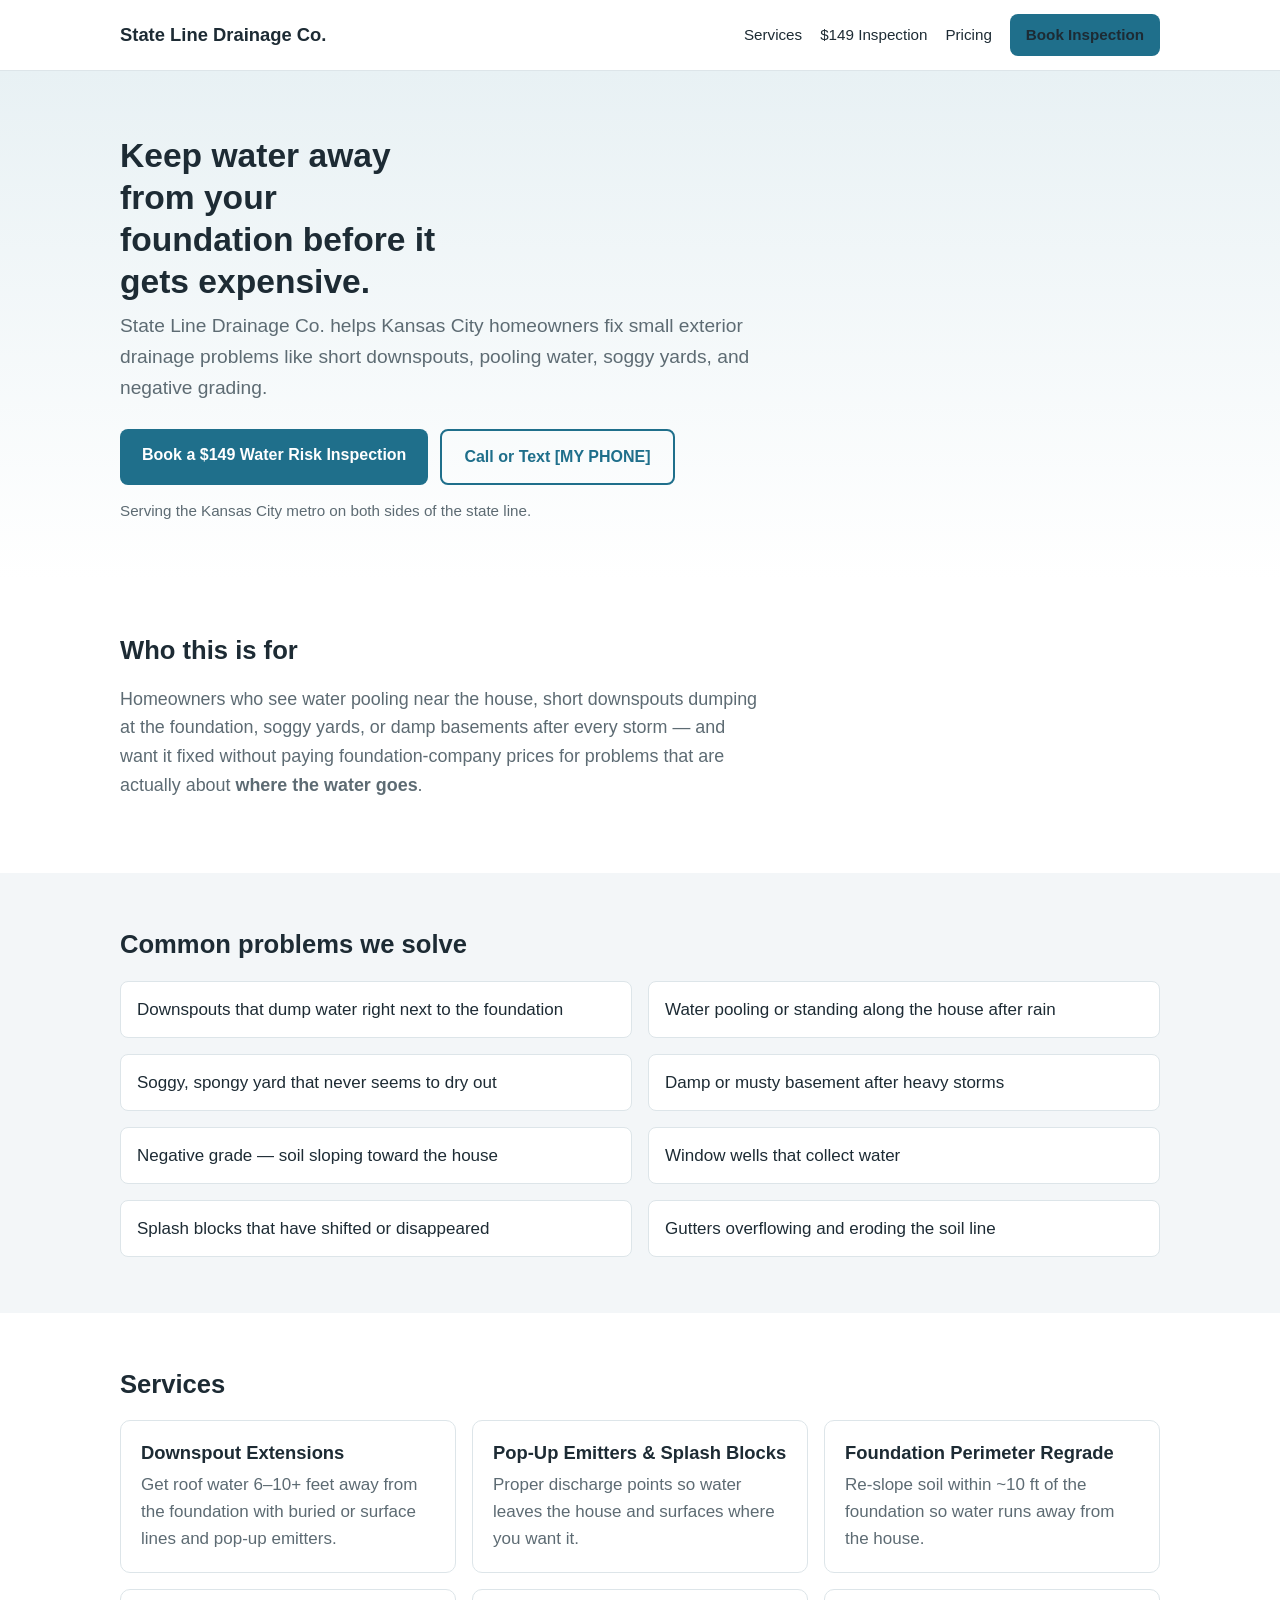
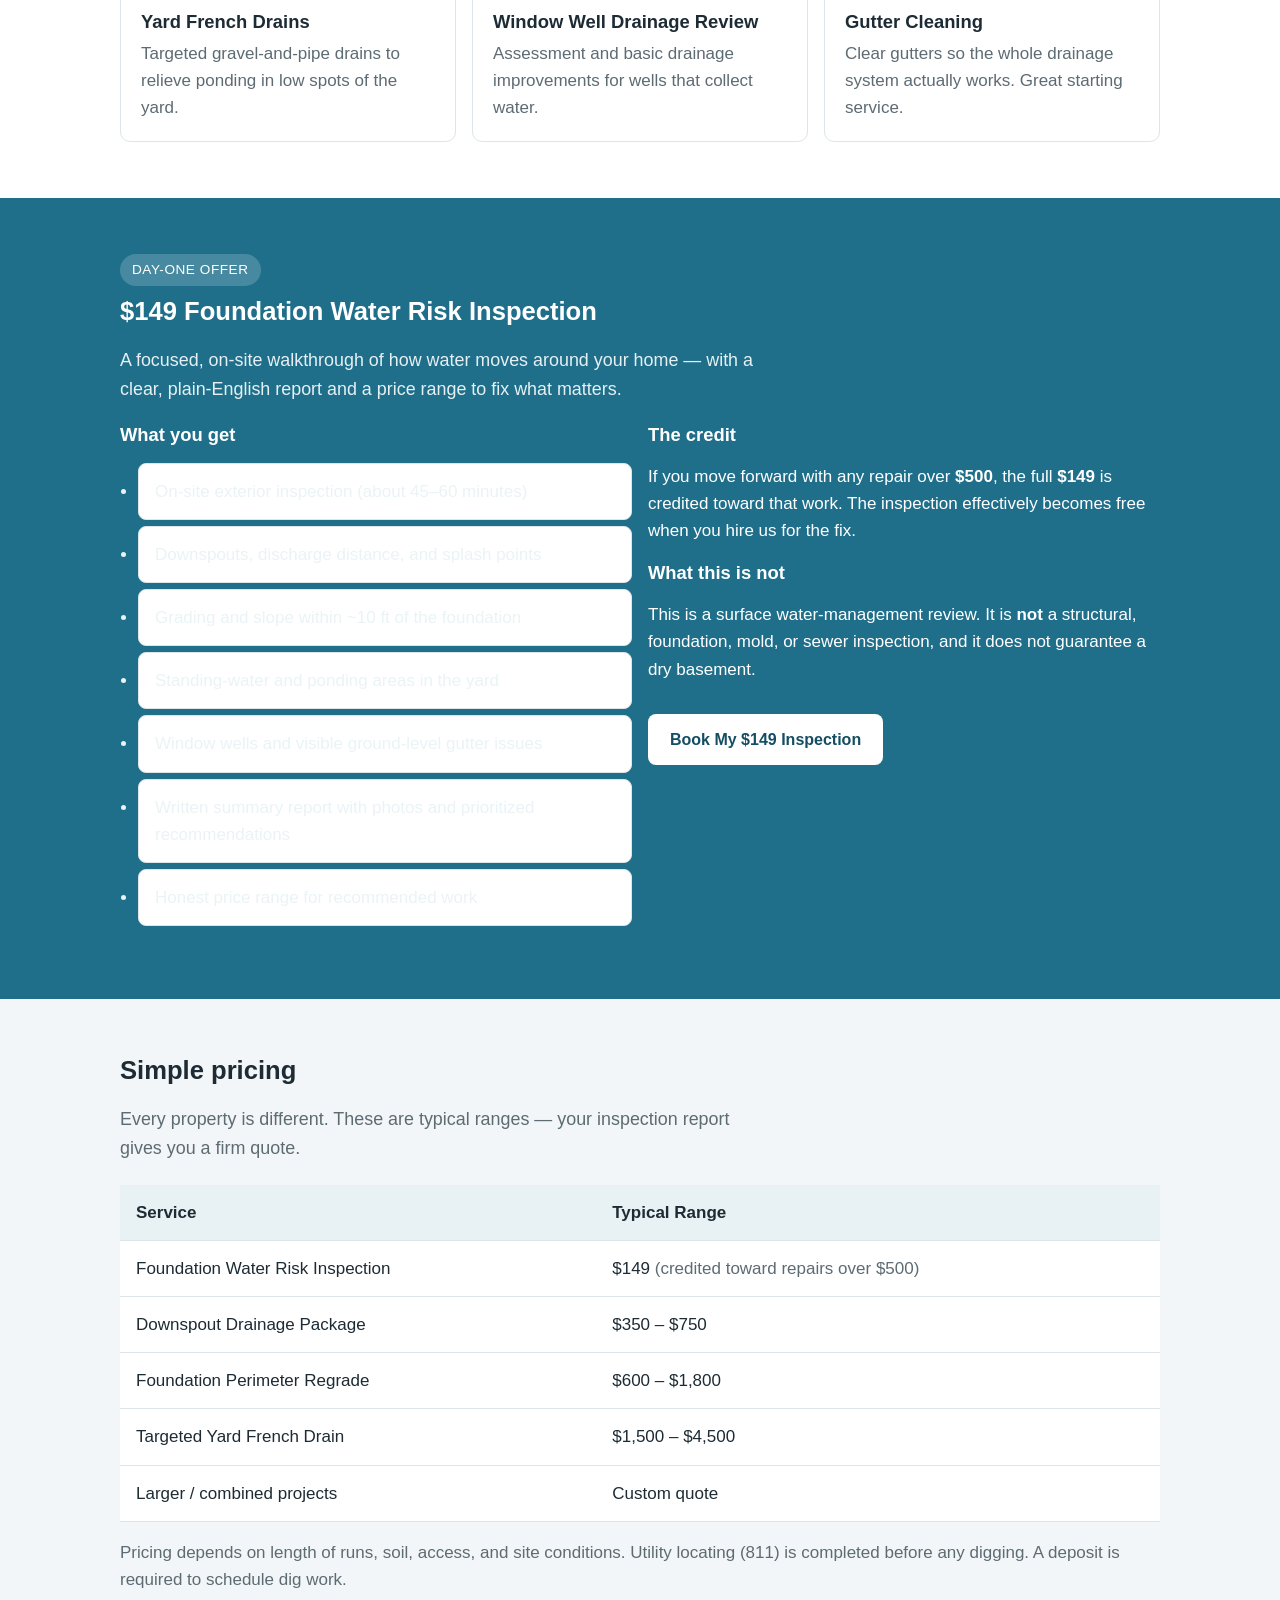
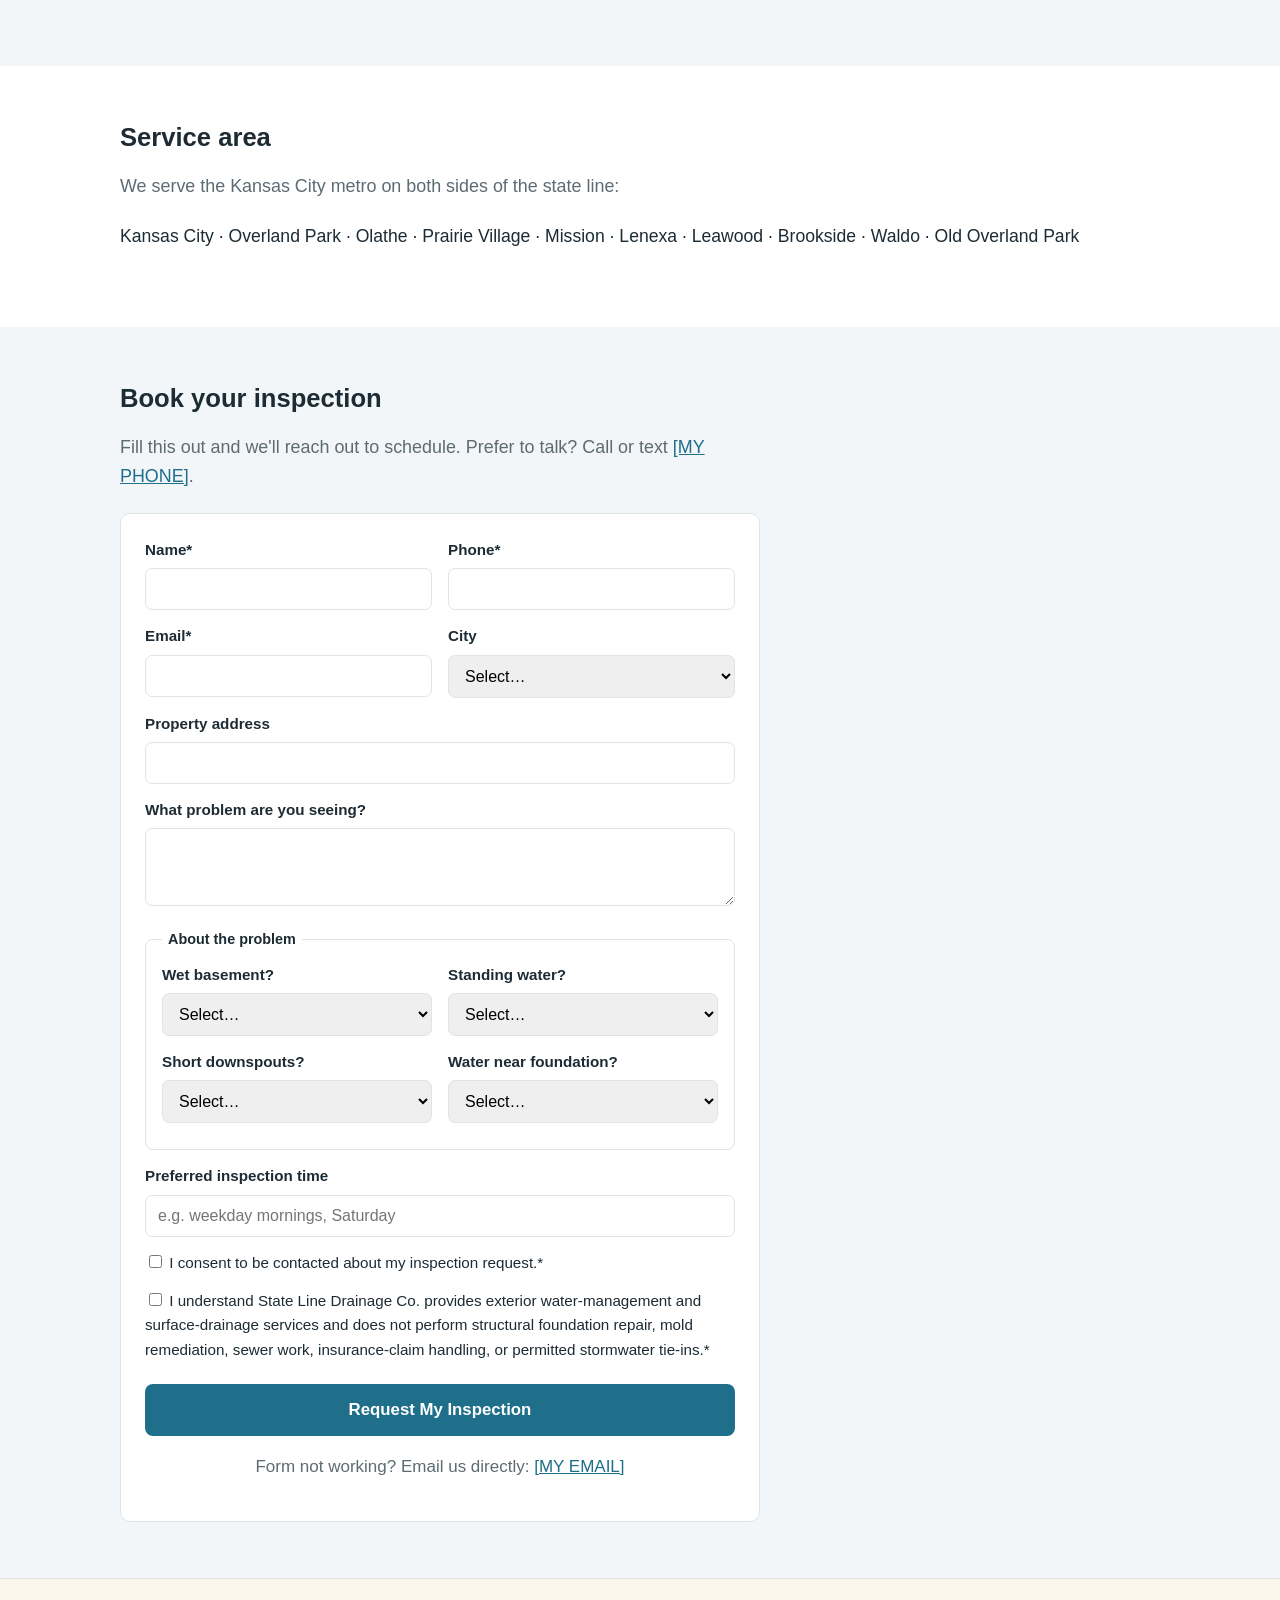
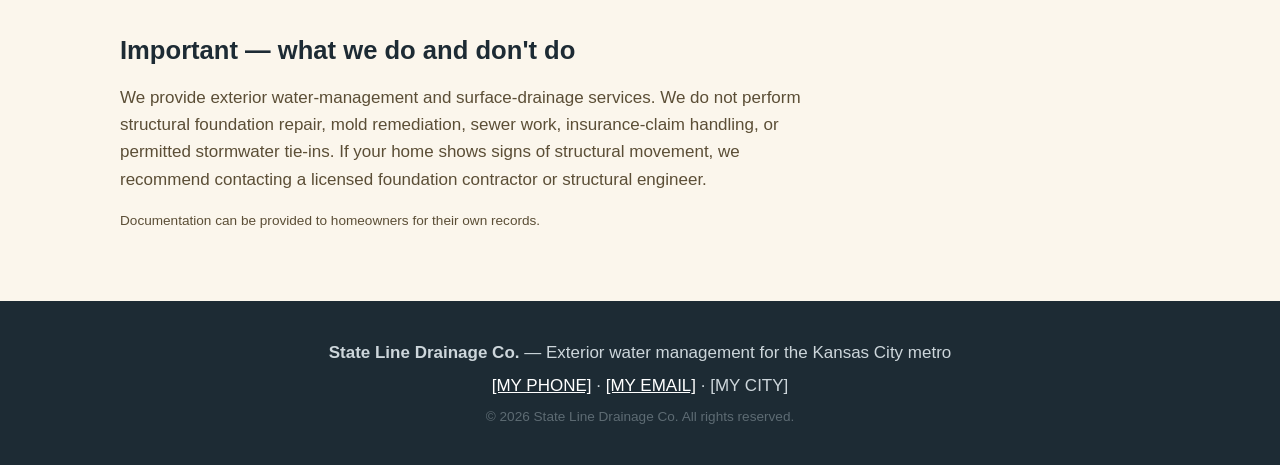
==== index.html @ e82e9845 "Initial State Line Drainage launch site Static one-page lead site for KC exterior water-management b" ====
<!DOCTYPE html>
<html lang="en">
<head>
  <meta charset="UTF-8" />
  <meta name="viewport" content="width=device-width, initial-scale=1" />
  <title>State Line Drainage Co. — Exterior Water Management in Kansas City</title>
  <meta name="description" content="We help Kansas City homeowners move water away from their foundation — downspout extensions, regrading, French drains, and water-risk inspections. Not foundation repair." />
  <link rel="stylesheet" href="style.css" />
</head>
<body>

  <header class="site-header">
    <div class="container header-inner">
      <a href="#top" class="brand">State Line Drainage Co.</a>
      <nav class="nav">
        <a href="#services">Services</a>
        <a href="#offer">$149 Inspection</a>
        <a href="#pricing">Pricing</a>
        <a href="#contact" class="btn btn-small">Book Inspection</a>
      </nav>
    </div>
  </header>

  <!-- HERO -->
  <section id="top" class="hero">
    <div class="container">
      <h1>Keep water away from your foundation before it gets expensive.</h1>
      <p class="subhead">
        State Line Drainage Co. helps Kansas City homeowners fix small exterior drainage
        problems like short downspouts, pooling water, soggy yards, and negative grading.
      </p>
      <div class="hero-cta">
        <a href="#contact" class="btn">Book a $149 Water Risk Inspection</a>
        <a href="tel:[MY PHONE]" class="btn btn-ghost">Call or Text [MY PHONE]</a>
      </div>
      <p class="hero-note">Serving the Kansas City metro on both sides of the state line.</p>
    </div>
  </section>

  <!-- WHO IT'S FOR -->
  <section class="section" id="who">
    <div class="container">
      <h2>Who this is for</h2>
      <p class="lead">
        Homeowners who see water pooling near the house, short downspouts dumping at the
        foundation, soggy yards, or damp basements after every storm — and want it fixed
        without paying foundation-company prices for problems that are actually about
        <strong>where the water goes</strong>.
      </p>
    </div>
  </section>

  <!-- PROBLEMS -->
  <section class="section section-alt" id="problems">
    <div class="container">
      <h2>Common problems we solve</h2>
      <ul class="grid grid-2">
        <li>Downspouts that dump water right next to the foundation</li>
        <li>Water pooling or standing along the house after rain</li>
        <li>Soggy, spongy yard that never seems to dry out</li>
        <li>Damp or musty basement after heavy storms</li>
        <li>Negative grade — soil sloping toward the house</li>
        <li>Window wells that collect water</li>
        <li>Splash blocks that have shifted or disappeared</li>
        <li>Gutters overflowing and eroding the soil line</li>
      </ul>
    </div>
  </section>

  <!-- SERVICES -->
  <section class="section" id="services">
    <div class="container">
      <h2>Services</h2>
      <div class="grid grid-3">
        <div class="card">
          <h3>Downspout Extensions</h3>
          <p>Get roof water 6–10+ feet away from the foundation with buried or surface lines and pop-up emitters.</p>
        </div>
        <div class="card">
          <h3>Pop-Up Emitters &amp; Splash Blocks</h3>
          <p>Proper discharge points so water leaves the house and surfaces where you want it.</p>
        </div>
        <div class="card">
          <h3>Foundation Perimeter Regrade</h3>
          <p>Re-slope soil within ~10 ft of the foundation so water runs away from the house.</p>
        </div>
        <div class="card">
          <h3>Yard French Drains</h3>
          <p>Targeted gravel-and-pipe drains to relieve ponding in low spots of the yard.</p>
        </div>
        <div class="card">
          <h3>Window Well Drainage Review</h3>
          <p>Assessment and basic drainage improvements for wells that collect water.</p>
        </div>
        <div class="card">
          <h3>Gutter Cleaning</h3>
          <p>Clear gutters so the whole drainage system actually works. Great starting service.</p>
        </div>
      </div>
    </div>
  </section>

  <!-- OFFER -->
  <section class="section section-offer" id="offer">
    <div class="container">
      <span class="badge">Day-One Offer</span>
      <h2>$149 Foundation Water Risk Inspection</h2>
      <p class="lead">
        A focused, on-site walkthrough of how water moves around your home — with a clear,
        plain-English report and a price range to fix what matters.
      </p>
      <div class="grid grid-2">
        <div>
          <h3>What you get</h3>
          <ul class="list">
            <li>On-site exterior inspection (about 45–60 minutes)</li>
            <li>Downspouts, discharge distance, and splash points</li>
            <li>Grading and slope within ~10 ft of the foundation</li>
            <li>Standing-water and ponding areas in the yard</li>
            <li>Window wells and visible ground-level gutter issues</li>
            <li>Written summary report with photos and prioritized recommendations</li>
            <li>Honest price range for recommended work</li>
          </ul>
        </div>
        <div>
          <h3>The credit</h3>
          <p>
            If you move forward with any repair over <strong>$500</strong>, the full
            <strong>$149</strong> is credited toward that work. The inspection effectively
            becomes free when you hire us for the fix.
          </p>
          <h3>What this is not</h3>
          <p>
            This is a surface water-management review. It is <strong>not</strong> a structural,
            foundation, mold, or sewer inspection, and it does not guarantee a dry basement.
          </p>
          <a href="#contact" class="btn">Book My $149 Inspection</a>
        </div>
      </div>
    </div>
  </section>

  <!-- PRICING -->
  <section class="section section-alt" id="pricing">
    <div class="container">
      <h2>Simple pricing</h2>
      <p class="lead">Every property is different. These are typical ranges — your inspection report gives you a firm quote.</p>
      <table class="pricing">
        <thead>
          <tr><th>Service</th><th>Typical Range</th></tr>
        </thead>
        <tbody>
          <tr><td>Foundation Water Risk Inspection</td><td>$149 <span class="muted">(credited toward repairs over $500)</span></td></tr>
          <tr><td>Downspout Drainage Package</td><td>$350 – $750</td></tr>
          <tr><td>Foundation Perimeter Regrade</td><td>$600 – $1,800</td></tr>
          <tr><td>Targeted Yard French Drain</td><td>$1,500 – $4,500</td></tr>
          <tr><td>Larger / combined projects</td><td>Custom quote</td></tr>
        </tbody>
      </table>
      <p class="muted">
        Pricing depends on length of runs, soil, access, and site conditions. Utility locating
        (811) is completed before any digging. A deposit is required to schedule dig work.
      </p>
    </div>
  </section>

  <!-- SERVICE AREA -->
  <section class="section" id="area">
    <div class="container">
      <h2>Service area</h2>
      <p class="lead">We serve the Kansas City metro on both sides of the state line:</p>
      <p class="area-list">
        Kansas City &middot; Overland Park &middot; Olathe &middot; Prairie Village &middot;
        Mission &middot; Lenexa &middot; Leawood &middot; Brookside &middot; Waldo &middot; Old Overland Park
      </p>
    </div>
  </section>

  <!-- CONTACT -->
  <section class="section section-alt" id="contact">
    <div class="container">
      <h2>Book your inspection</h2>
      <p class="lead">Fill this out and we'll reach out to schedule. Prefer to talk? Call or text <a href="tel:[MY PHONE]">[MY PHONE]</a>.</p>

      <form name="drainage-lead" method="POST" action="/thanks.html" data-netlify="true" netlify-honeypot="bot-field" class="form" id="leadForm">
        <input type="hidden" name="form-name" value="drainage-lead" />
        <p class="hidden"><label>Don't fill this out: <input name="bot-field" /></label></p>

        <div class="form-row">
          <label>Name*
            <input type="text" name="name" required />
          </label>
          <label>Phone*
            <input type="tel" name="phone" required />
          </label>
        </div>

        <div class="form-row">
          <label>Email*
            <input type="email" name="email" required />
          </label>
          <label>City
            <select name="city">
              <option value="">Select…</option>
              <option>Kansas City</option>
              <option>Overland Park</option>
              <option>Olathe</option>
              <option>Prairie Village</option>
              <option>Mission</option>
              <option>Lenexa</option>
              <option>Leawood</option>
              <option>Brookside</option>
              <option>Waldo</option>
              <option>Old Overland Park</option>
              <option>Other</option>
            </select>
          </label>
        </div>

        <label>Property address
          <input type="text" name="address" />
        </label>

        <label>What problem are you seeing?
          <textarea name="problem" rows="3"></textarea>
        </label>

        <fieldset>
          <legend>About the problem</legend>
          <div class="form-row">
            <label>Wet basement?
              <select name="wet_basement">
                <option value="">Select…</option>
                <option>Yes</option>
                <option>No</option>
                <option>Not sure</option>
              </select>
            </label>
            <label>Standing water?
              <select name="standing_water">
                <option value="">Select…</option>
                <option>Yes</option>
                <option>No</option>
                <option>Not sure</option>
              </select>
            </label>
          </div>
          <div class="form-row">
            <label>Short downspouts?
              <select name="short_downspouts">
                <option value="">Select…</option>
                <option>Yes</option>
                <option>No</option>
                <option>Not sure</option>
              </select>
            </label>
            <label>Water near foundation?
              <select name="water_near_foundation">
                <option value="">Select…</option>
                <option>Yes</option>
                <option>No</option>
                <option>Not sure</option>
              </select>
            </label>
          </div>
        </fieldset>

        <label>Preferred inspection time
          <input type="text" name="preferred_time" placeholder="e.g. weekday mornings, Saturday" />
        </label>

        <label class="check">
          <input type="checkbox" name="consent" value="yes" required />
          I consent to be contacted about my inspection request.*
        </label>

        <label class="check">
          <input type="checkbox" name="disclaimer_ack" value="yes" required />
          I understand State Line Drainage Co. provides exterior water-management and
          surface-drainage services and does not perform structural foundation repair, mold
          remediation, sewer work, insurance-claim handling, or permitted stormwater tie-ins.*
        </label>

        <button type="submit" class="btn btn-full">Request My Inspection</button>
        <p class="muted center">
          Form not working? Email us directly:
          <a href="mailto:[MY EMAIL]?subject=Inspection%20Request%20-%20State%20Line%20Drainage">[MY EMAIL]</a>
        </p>
      </form>
    </div>
  </section>

  <!-- DISCLAIMER -->
  <section class="section disclaimer">
    <div class="container">
      <h2>Important — what we do and don't do</h2>
      <p>
        We provide exterior water-management and surface-drainage services. We do not perform
        structural foundation repair, mold remediation, sewer work, insurance-claim handling,
        or permitted stormwater tie-ins. If your home shows signs of structural movement, we
        recommend contacting a licensed foundation contractor or structural engineer.
      </p>
      <p class="muted small">
        Documentation can be provided to homeowners for their own records.
      </p>
    </div>
  </section>

  <footer class="site-footer">
    <div class="container">
      <p><strong>State Line Drainage Co.</strong> — Exterior water management for the Kansas City metro</p>
      <p>
        <a href="tel:[MY PHONE]">[MY PHONE]</a> &middot;
        <a href="mailto:[MY EMAIL]">[MY EMAIL]</a> &middot;
        [MY CITY]
      </p>
      <p class="muted small">&copy; <span id="year"></span> State Line Drainage Co. All rights reserved.</p>
    </div>
  </footer>

  <a href="tel:[MY PHONE]" class="mobile-call">Call Now</a>

  <script src="script.js"></script>
</body>
</html>
---- style.css ----
:root {
  --bg: #ffffff;
  --bg-alt: #f3f6f8;
  --ink: #1d2b34;
  --muted: #5d6b73;
  --brand: #1f6f8b;
  --brand-dark: #154e63;
  --accent: #e8f1f4;
  --line: #dde5e9;
  --max: 1080px;
}

* { box-sizing: border-box; }

body {
  margin: 0;
  font-family: -apple-system, BlinkMacSystemFont, "Segoe UI", Roboto, Helvetica, Arial, sans-serif;
  color: var(--ink);
  background: var(--bg);
  line-height: 1.6;
  font-size: 17px;
}

.container { width: 100%; max-width: var(--max); margin: 0 auto; padding: 0 20px; }

h1, h2, h3 { line-height: 1.25; color: var(--ink); }
h1 { font-size: 2.1rem; margin: 0 0 .5rem; }
h2 { font-size: 1.6rem; margin: 0 0 1rem; }
h3 { font-size: 1.15rem; margin: 0 0 .4rem; }

a { color: var(--brand); }

/* Header */
.site-header {
  position: sticky; top: 0; z-index: 50;
  background: rgba(255,255,255,.96);
  border-bottom: 1px solid var(--line);
  backdrop-filter: saturate(180%) blur(6px);
}
.header-inner { display: flex; align-items: center; justify-content: space-between; padding: 14px 20px; }
.brand { font-weight: 700; font-size: 1.15rem; text-decoration: none; color: var(--ink); }
.nav { display: flex; align-items: center; gap: 18px; }
.nav a { text-decoration: none; color: var(--ink); font-size: .95rem; }
.nav a:hover { color: var(--brand); }

/* Buttons */
.btn {
  display: inline-block; background: var(--brand); color: #fff;
  padding: 13px 22px; border-radius: 8px; text-decoration: none;
  font-weight: 600; border: none; cursor: pointer; font-size: 1rem;
}
.btn:hover { background: var(--brand-dark); }
.btn-small { padding: 9px 16px; font-size: .9rem; }
.btn-ghost { background: transparent; color: var(--brand); border: 2px solid var(--brand); }
.btn-ghost:hover { background: var(--accent); color: var(--brand-dark); }
.btn-full { width: 100%; padding: 16px; font-size: 1.05rem; margin-top: 8px; }

/* Hero */
.hero { background: linear-gradient(180deg, var(--accent), #fff); padding: 64px 0 56px; }
.hero h1 { max-width: 18ch; }
.subhead { font-size: 1.2rem; color: var(--muted); max-width: 60ch; margin: 0 0 1.6rem; }
.hero-cta { display: flex; flex-wrap: wrap; gap: 12px; margin-bottom: 14px; }
.hero-note { color: var(--muted); font-size: .95rem; margin: 0; }

/* Sections */
.section { padding: 56px 0; }
.section-alt { background: var(--bg-alt); }
.lead { font-size: 1.12rem; color: var(--muted); max-width: 65ch; }

/* Grids */
.grid { list-style: none; padding: 0; margin: 1.2rem 0 0; display: grid; gap: 16px; }
.grid-2 { grid-template-columns: repeat(2, 1fr); }
.grid-3 { grid-template-columns: repeat(3, 1fr); }
.grid li { background: #fff; border: 1px solid var(--line); border-radius: 8px; padding: 14px 16px; }
.section-alt .grid li { background: #fff; }

.card { background: #fff; border: 1px solid var(--line); border-radius: 10px; padding: 20px; }
.card p { color: var(--muted); margin: 0; }

/* Offer */
.section-offer { background: var(--brand); color: #fff; }
.section-offer h2, .section-offer h3 { color: #fff; }
.section-offer .lead { color: #e6f0f3; }
.section-offer .list { color: #eaf3f5; }
.section-offer .btn { background: #fff; color: var(--brand-dark); margin-top: 14px; }
.section-offer .btn:hover { background: #eaf3f5; }
.badge {
  display: inline-block; background: rgba(255,255,255,.18); color: #fff;
  padding: 5px 12px; border-radius: 999px; font-size: .85rem;
  letter-spacing: .04em; text-transform: uppercase; margin-bottom: 10px;
}
.list { padding-left: 18px; }
.list li { margin-bottom: 6px; }

/* Pricing */
.pricing { width: 100%; border-collapse: collapse; margin: 1.4rem 0 1rem; background: #fff; }
.pricing th, .pricing td { text-align: left; padding: 14px 16px; border-bottom: 1px solid var(--line); }
.pricing th { background: var(--accent); }
.muted { color: var(--muted); }
.small { font-size: .85rem; }
.center { text-align: center; }
.area-list { font-size: 1.1rem; line-height: 2; }

/* Form */
.form { max-width: 640px; margin-top: 1.4rem; background: #fff; padding: 24px; border: 1px solid var(--line); border-radius: 10px; }
.form label { display: block; margin-bottom: 14px; font-weight: 600; font-size: .95rem; }
.form input, .form select, .form textarea {
  width: 100%; margin-top: 6px; padding: 11px 12px; font-size: 1rem;
  border: 1px solid var(--line); border-radius: 7px; font-family: inherit; font-weight: 400;
}
.form-row { display: grid; grid-template-columns: 1fr 1fr; gap: 16px; }
.form fieldset { border: 1px solid var(--line); border-radius: 8px; margin: 0 0 14px; padding: 12px 16px; }
.form legend { font-weight: 600; font-size: .9rem; padding: 0 6px; }
.check { display: flex; align-items: flex-start; gap: 8px; font-weight: 400 !important; }
.check input { width: auto !important; margin-top: 4px; }
.hidden { display: none; }

/* Disclaimer */
.disclaimer { background: #fbf6ec; border-top: 1px solid var(--line); }
.disclaimer p { max-width: 75ch; color: #5b4e36; }

/* Footer */
.site-footer { background: var(--ink); color: #cdd6db; padding: 32px 0; text-align: center; }
.site-footer a { color: #fff; }
.site-footer p { margin: 6px 0; }

/* Mobile call button */
.mobile-call {
  display: none; position: fixed; bottom: 0; left: 0; right: 0;
  background: var(--brand-dark); color: #fff; text-align: center;
  padding: 15px; font-weight: 700; text-decoration: none; z-index: 60;
}

/* Responsive */
@media (max-width: 760px) {
  body { font-size: 16px; }
  h1 { font-size: 1.7rem; }
  h2 { font-size: 1.4rem; }
  .nav a:not(.btn) { display: none; }
  .grid-2, .grid-3, .form-row { grid-template-columns: 1fr; }
  .hero { padding: 44px 0 40px; }
  .section { padding: 40px 0; }
  .mobile-call { display: block; }
  .site-footer { padding-bottom: 70px; }
}
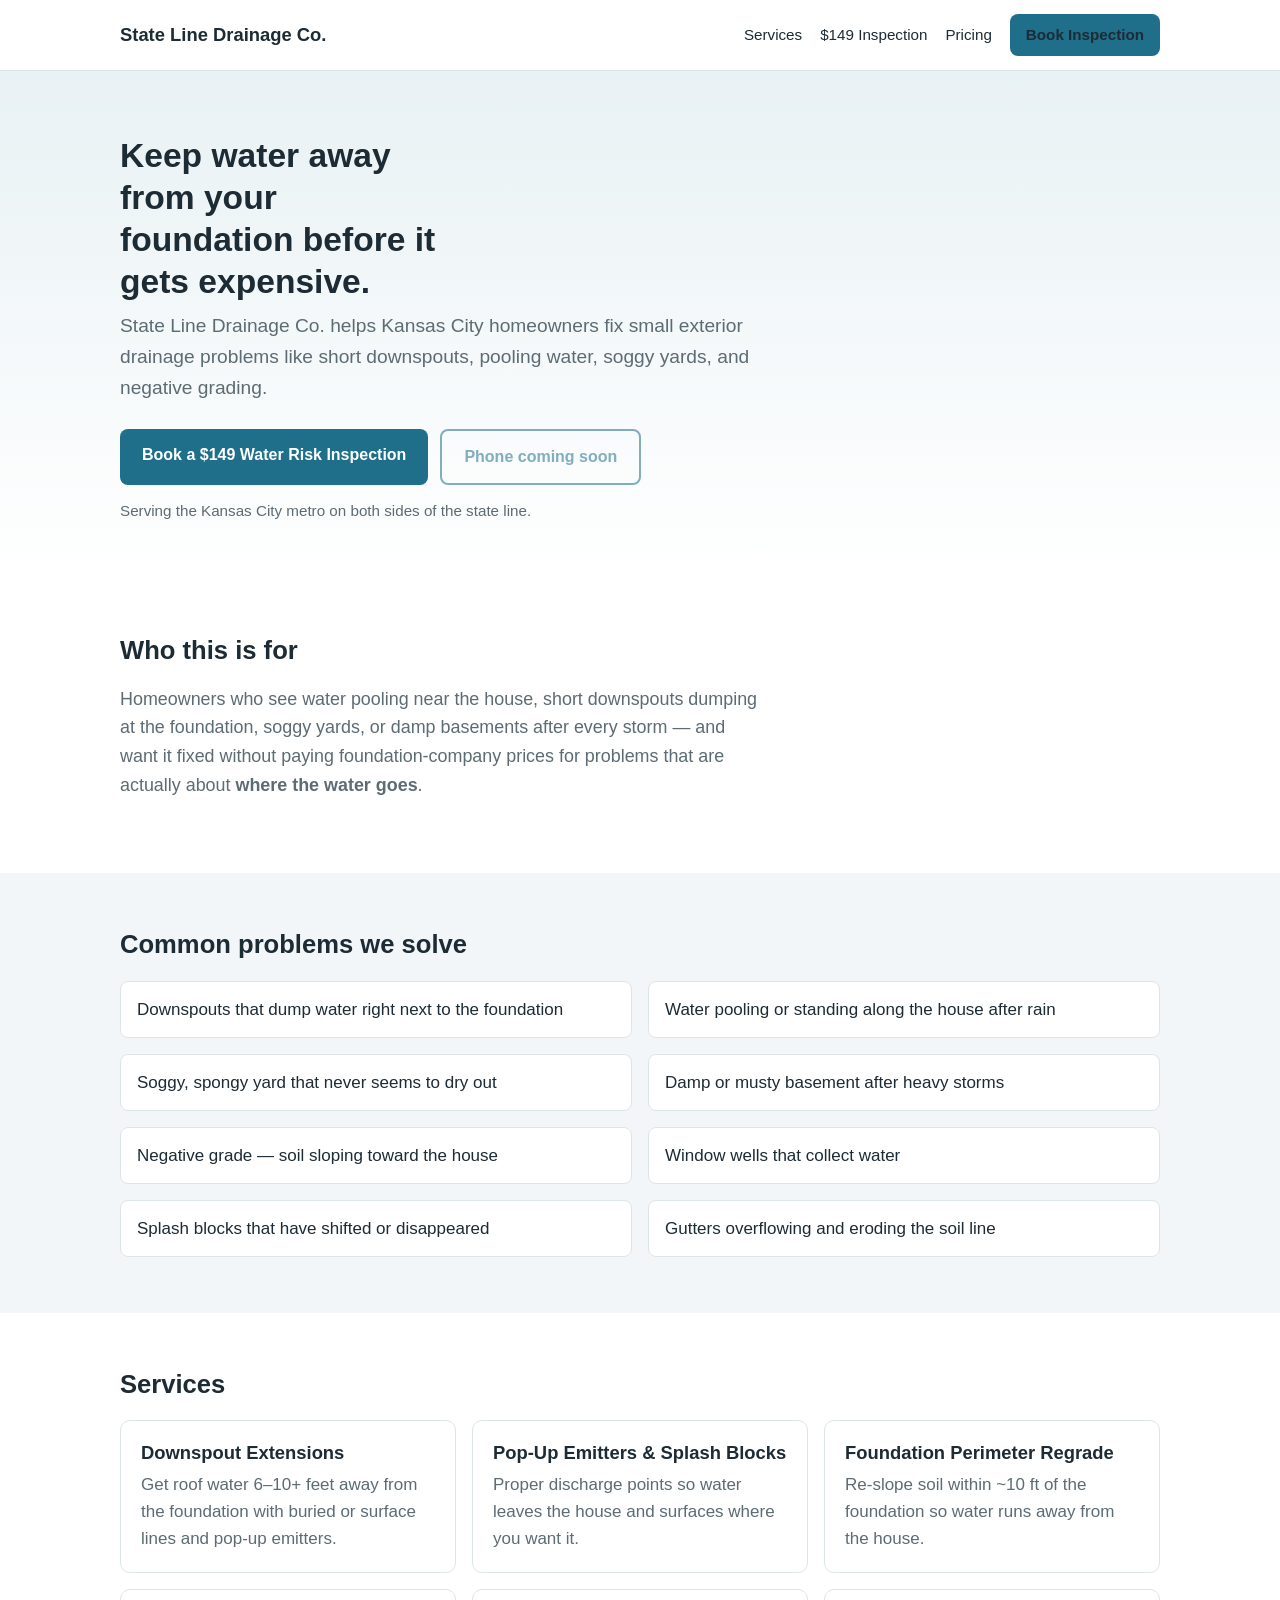
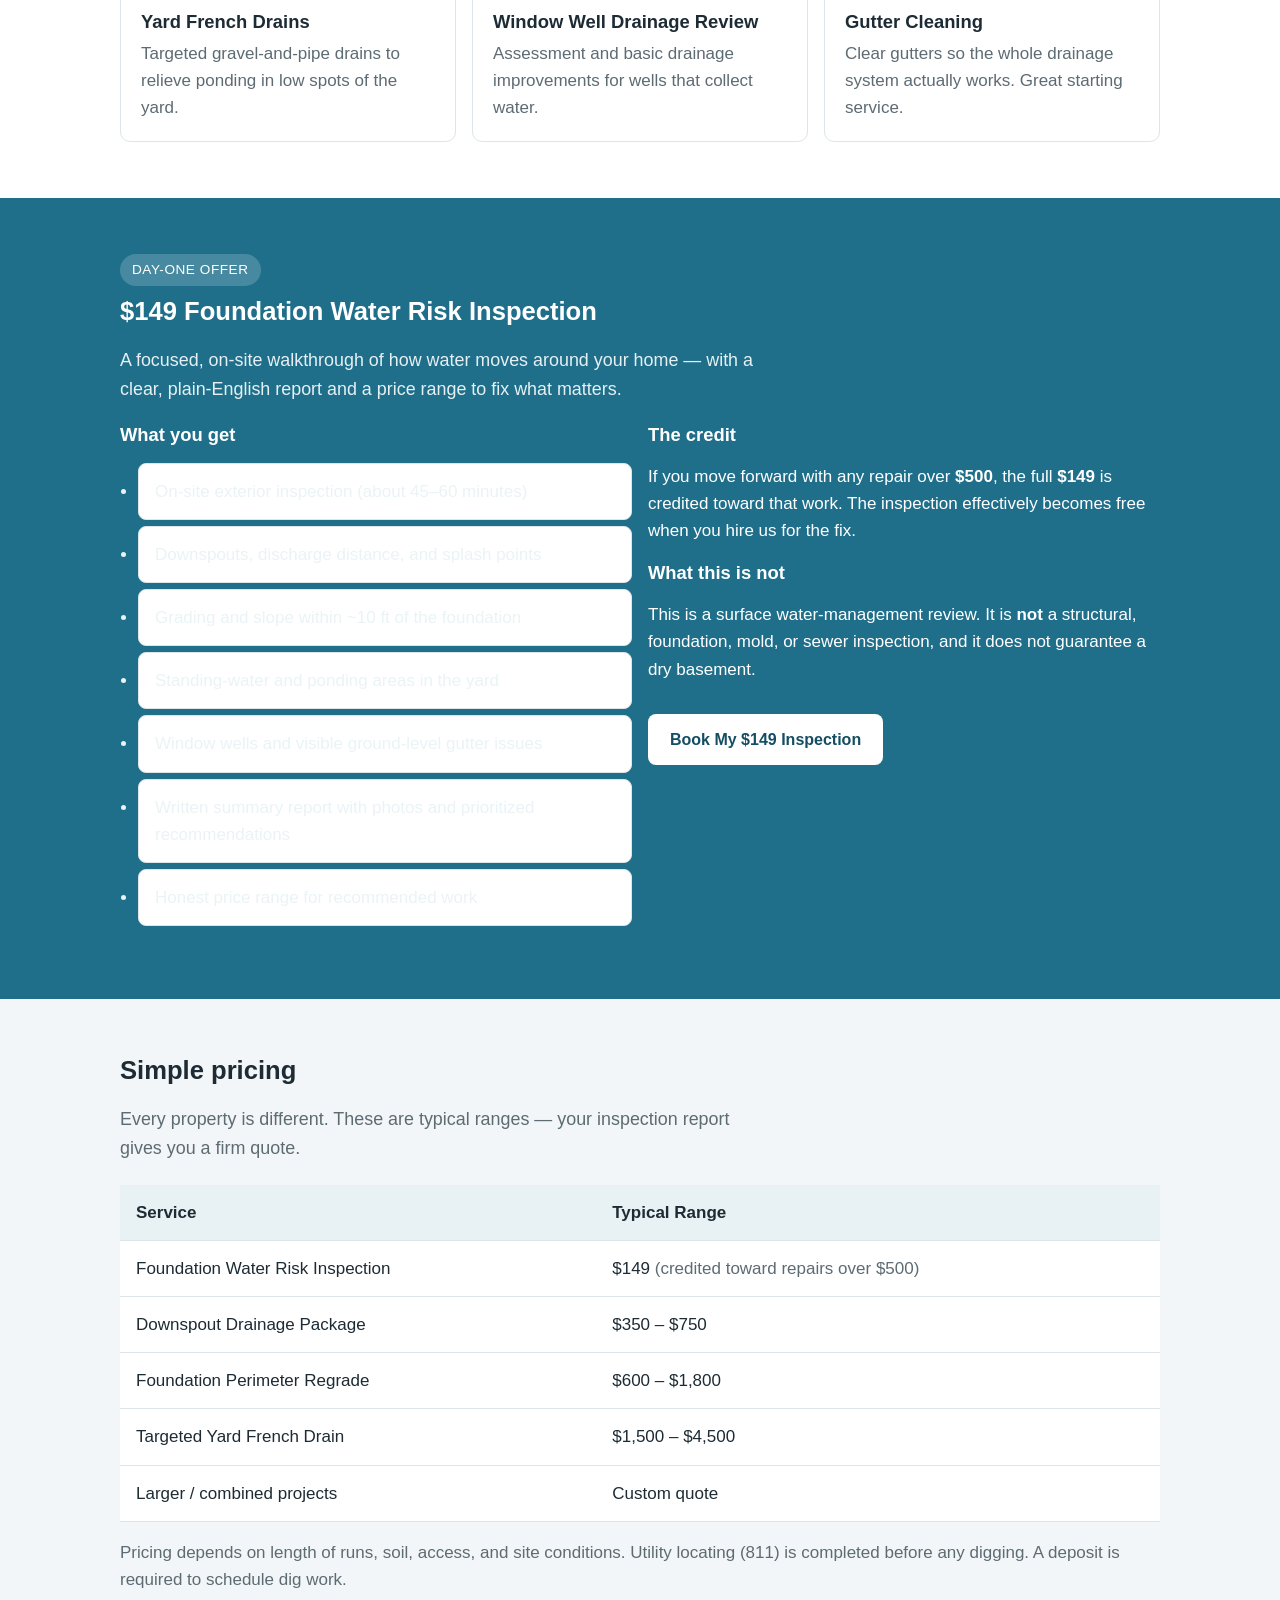
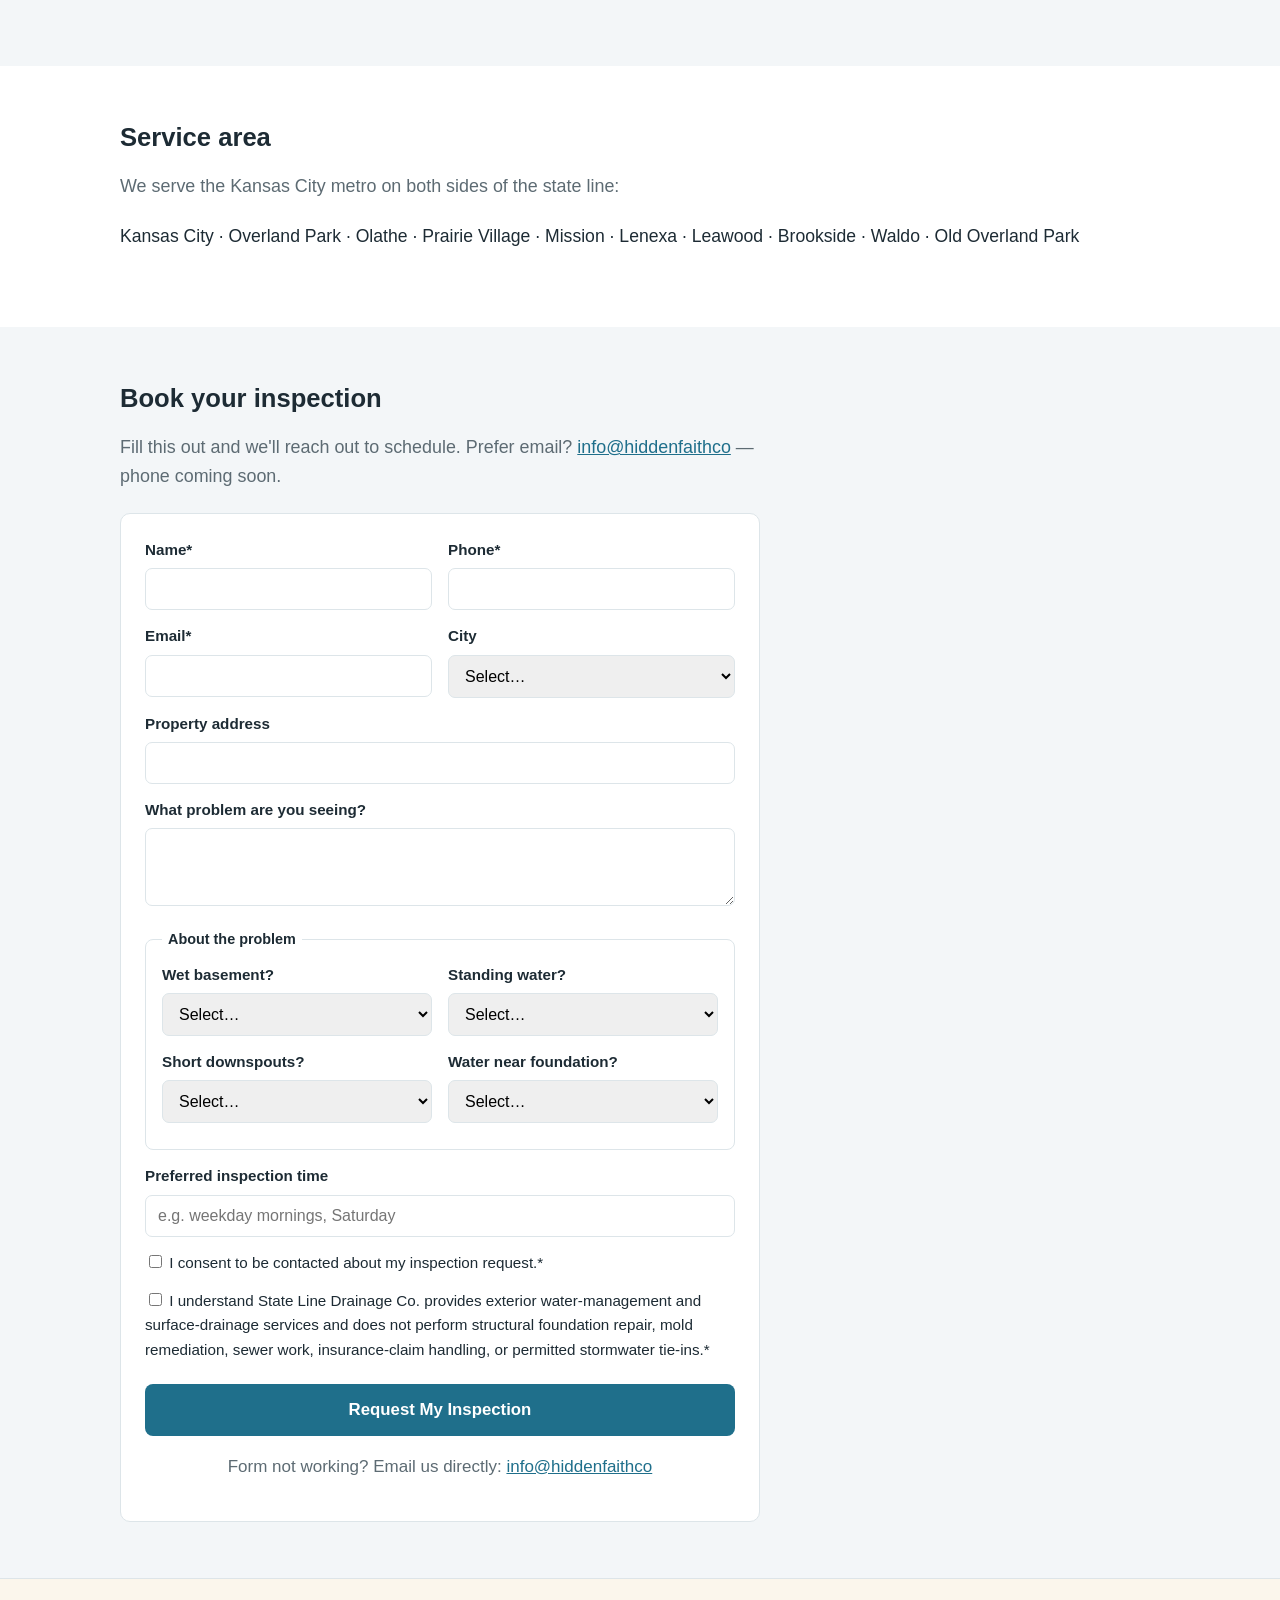
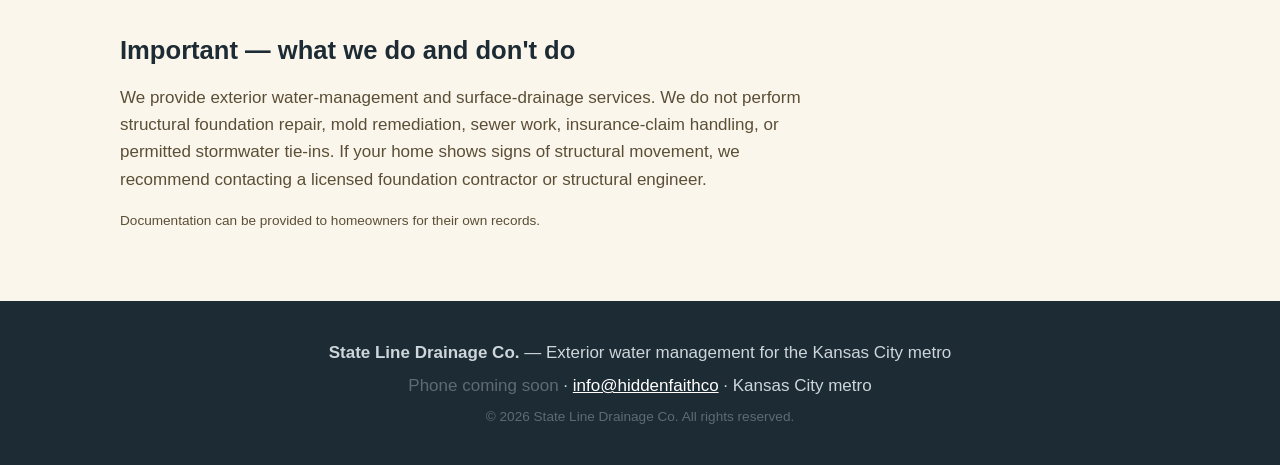
==== commit 6c965df8: "Prepare State Line Drainage site for Netlify deploy" ====
--- a/index.html
+++ b/index.html
@@ -31,7 +31,7 @@
       </p>
       <div class="hero-cta">
         <a href="#contact" class="btn">Book a $149 Water Risk Inspection</a>
-        <a href="tel:[MY PHONE]" class="btn btn-ghost">Call or Text [MY PHONE]</a>
+        <span class="btn btn-ghost btn-disabled" aria-disabled="true">Phone coming soon</span>
       </div>
       <p class="hero-note">Serving the Kansas City metro on both sides of the state line.</p>
     </div>
@@ -180,7 +180,7 @@
   <section class="section section-alt" id="contact">
     <div class="container">
       <h2>Book your inspection</h2>
-      <p class="lead">Fill this out and we'll reach out to schedule. Prefer to talk? Call or text <a href="tel:[MY PHONE]">[MY PHONE]</a>.</p>
+      <p class="lead">Fill this out and we'll reach out to schedule. Prefer email? <a href="mailto:info@hiddenfaithco">info@hiddenfaithco</a> — phone coming soon.</p>
 
       <form name="drainage-lead" method="POST" action="/thanks.html" data-netlify="true" netlify-honeypot="bot-field" class="form" id="leadForm">
         <input type="hidden" name="form-name" value="drainage-lead" />
@@ -284,7 +284,7 @@
         <button type="submit" class="btn btn-full">Request My Inspection</button>
         <p class="muted center">
           Form not working? Email us directly:
-          <a href="mailto:[MY EMAIL]?subject=Inspection%20Request%20-%20State%20Line%20Drainage">[MY EMAIL]</a>
+          <a href="mailto:info@hiddenfaithco?subject=Inspection%20Request%20-%20State%20Line%20Drainage">info@hiddenfaithco</a>
         </p>
       </form>
     </div>
@@ -310,15 +310,15 @@
     <div class="container">
       <p><strong>State Line Drainage Co.</strong> — Exterior water management for the Kansas City metro</p>
       <p>
-        <a href="tel:[MY PHONE]">[MY PHONE]</a> &middot;
-        <a href="mailto:[MY EMAIL]">[MY EMAIL]</a> &middot;
-        [MY CITY]
+        <span class="muted">Phone coming soon</span> &middot;
+        <a href="mailto:info@hiddenfaithco">info@hiddenfaithco</a> &middot;
+        Kansas City metro
       </p>
       <p class="muted small">&copy; <span id="year"></span> State Line Drainage Co. All rights reserved.</p>
     </div>
   </footer>
 
-  <a href="tel:[MY PHONE]" class="mobile-call">Call Now</a>
+  <a href="#contact" class="mobile-call">Book Inspection</a>
 
   <script src="script.js"></script>
 </body>
--- a/style.css
+++ b/style.css
@@ -54,6 +54,7 @@
 .btn-ghost { background: transparent; color: var(--brand); border: 2px solid var(--brand); }
 .btn-ghost:hover { background: var(--accent); color: var(--brand-dark); }
 .btn-full { width: 100%; padding: 16px; font-size: 1.05rem; margin-top: 8px; }
+.btn-disabled { opacity: .55; pointer-events: none; cursor: default; }
 
 /* Hero */
 .hero { background: linear-gradient(180deg, var(--accent), #fff); padding: 64px 0 56px; }
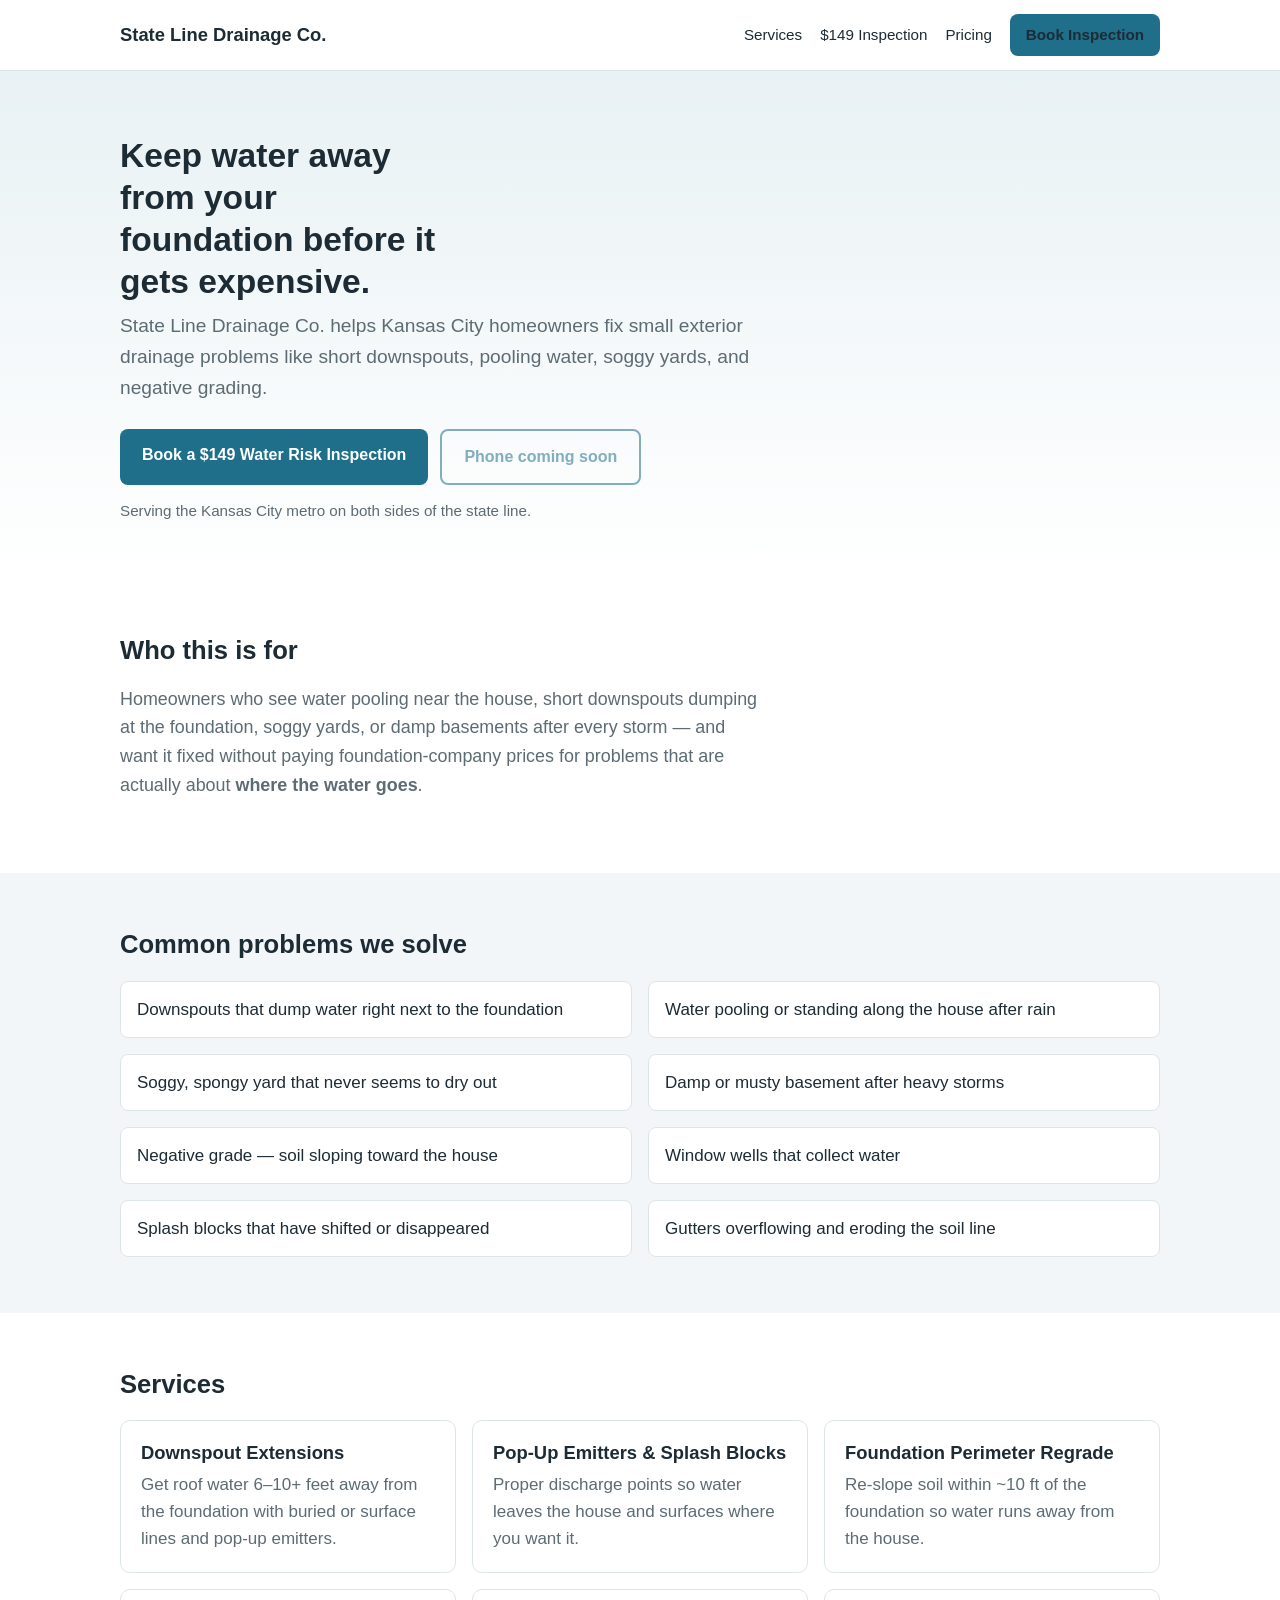
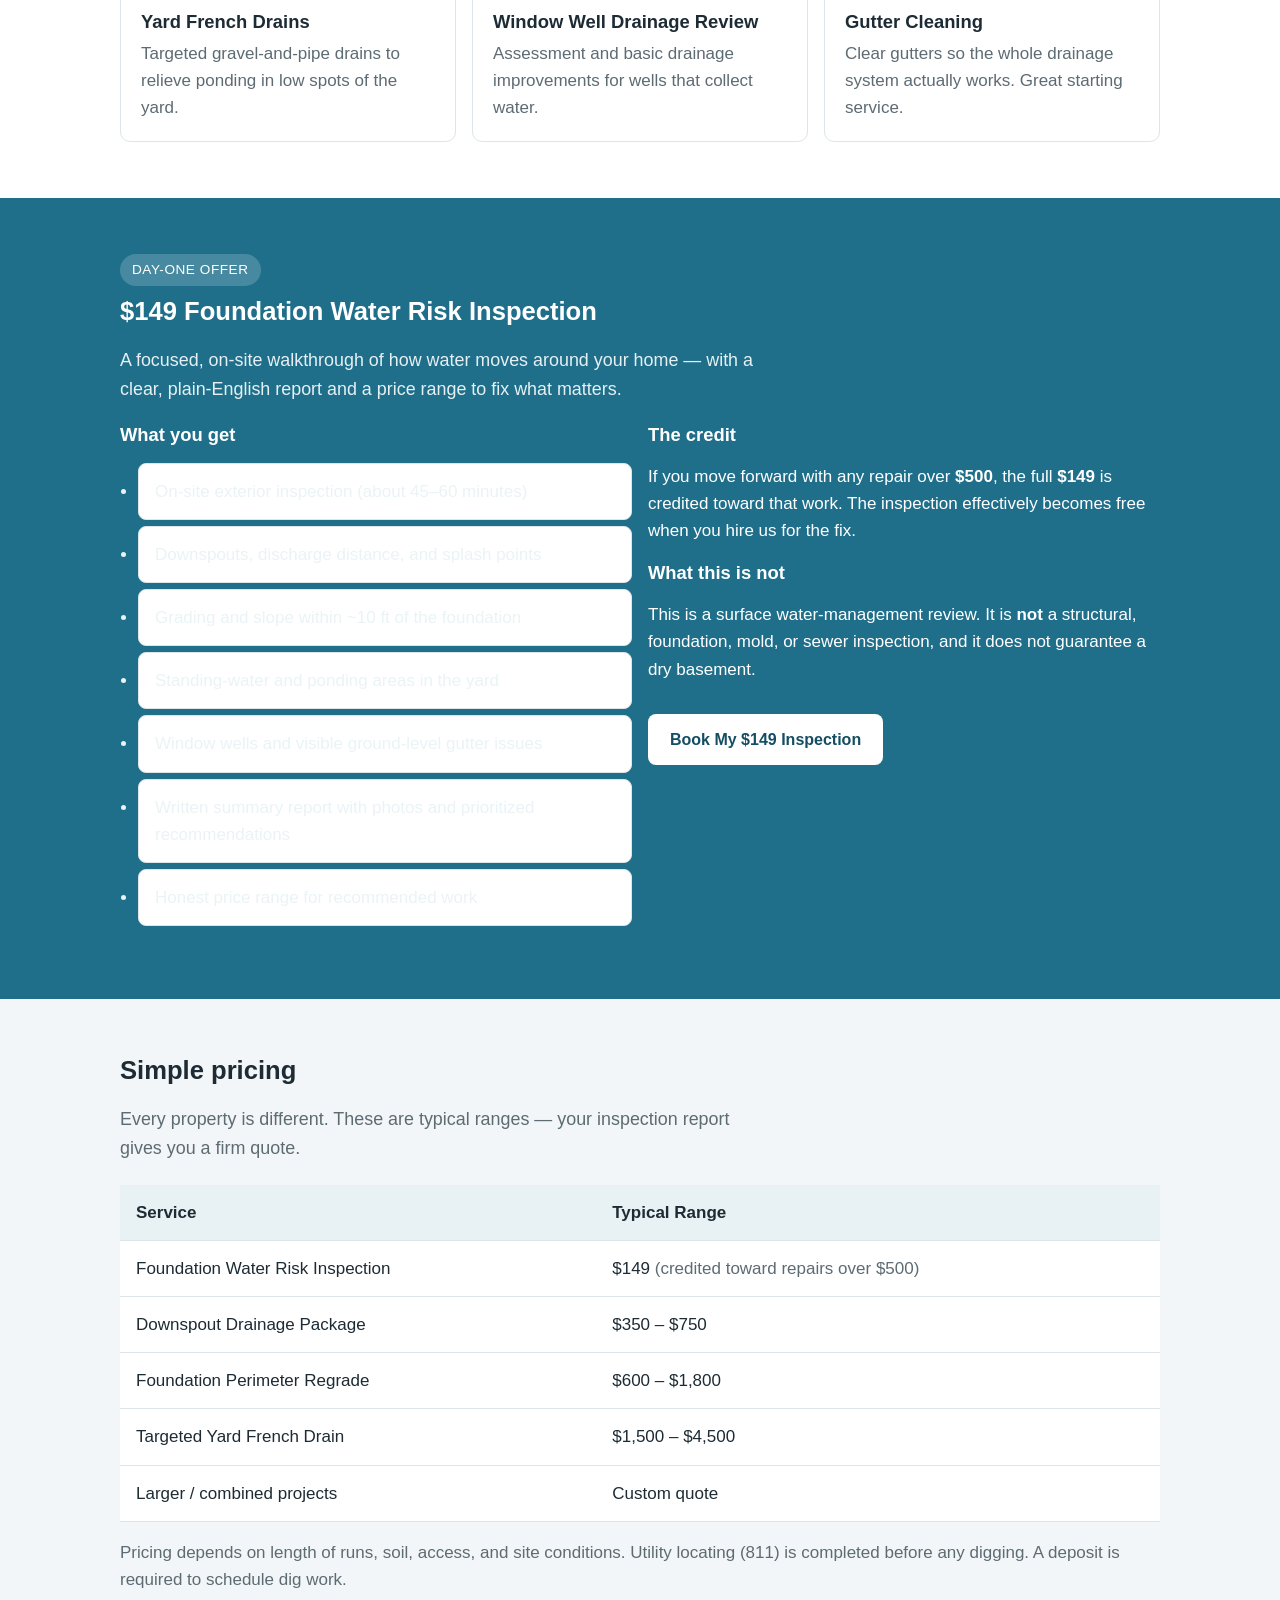
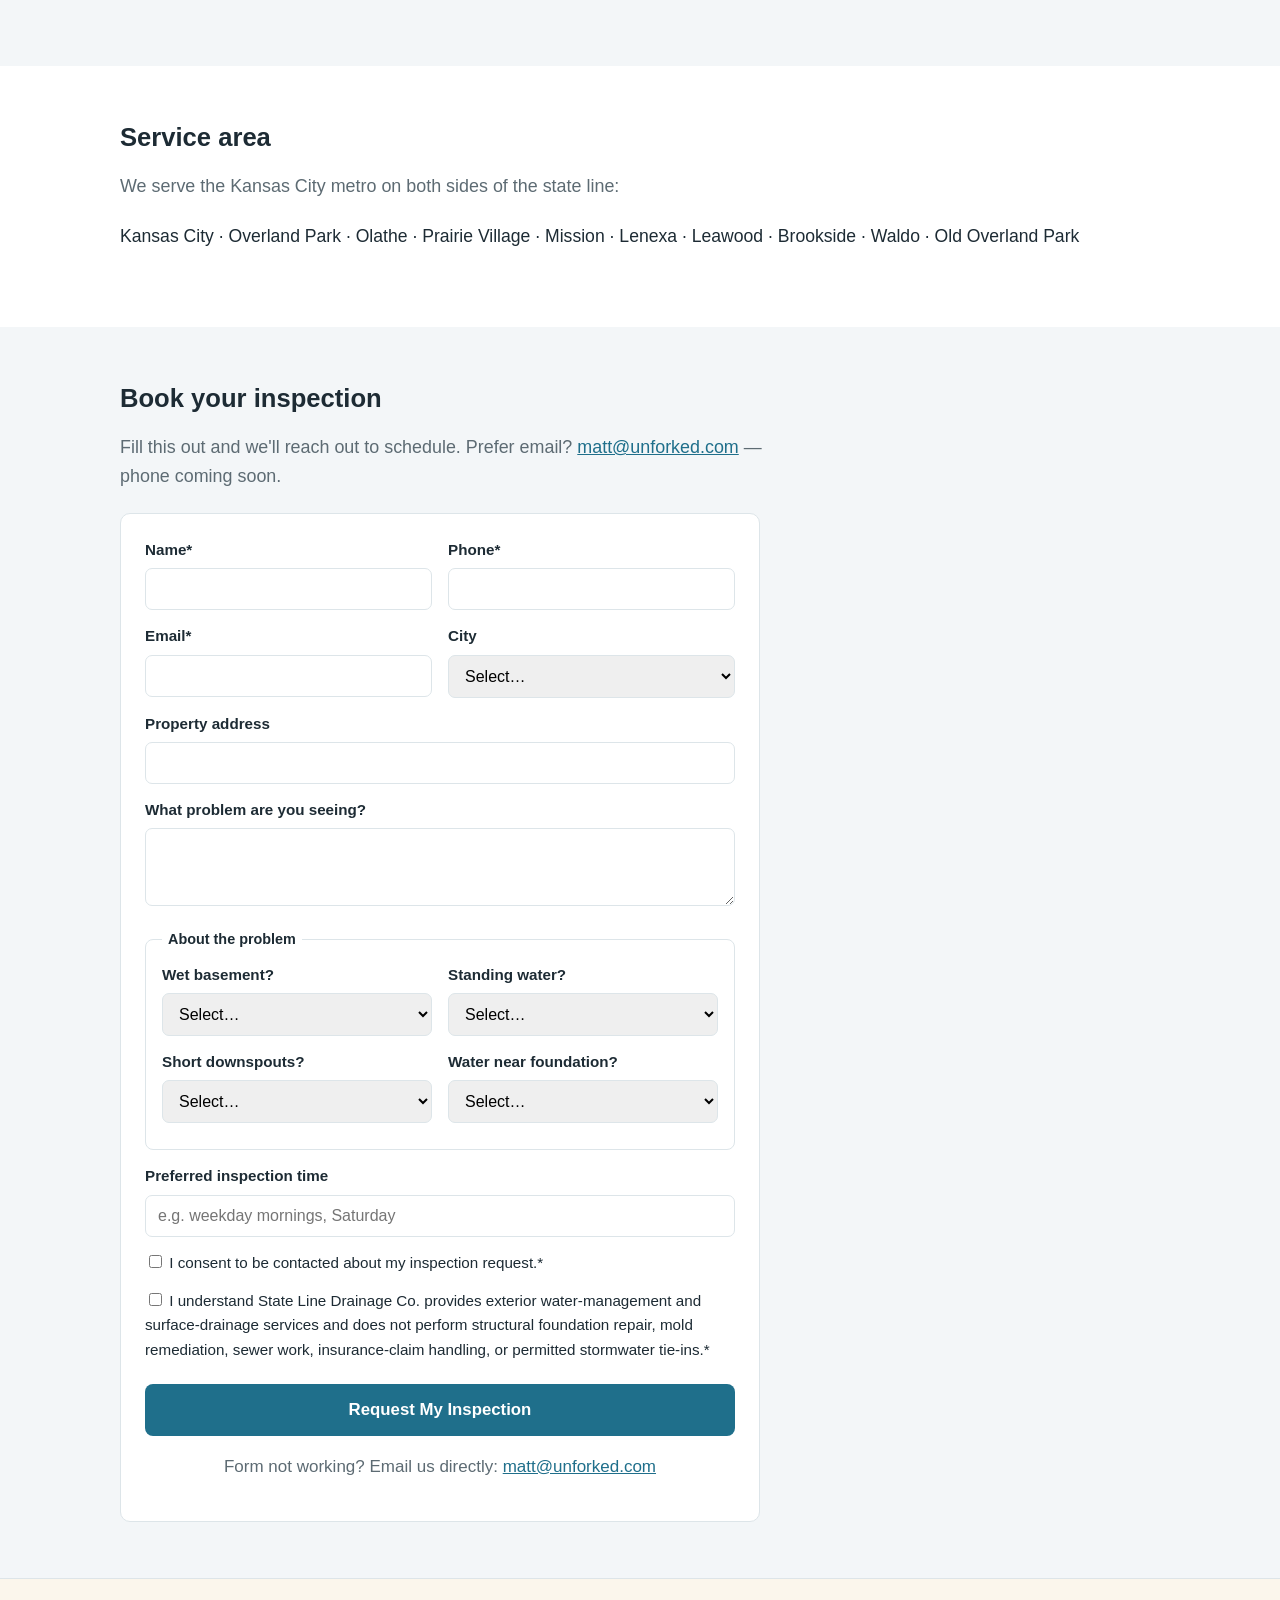
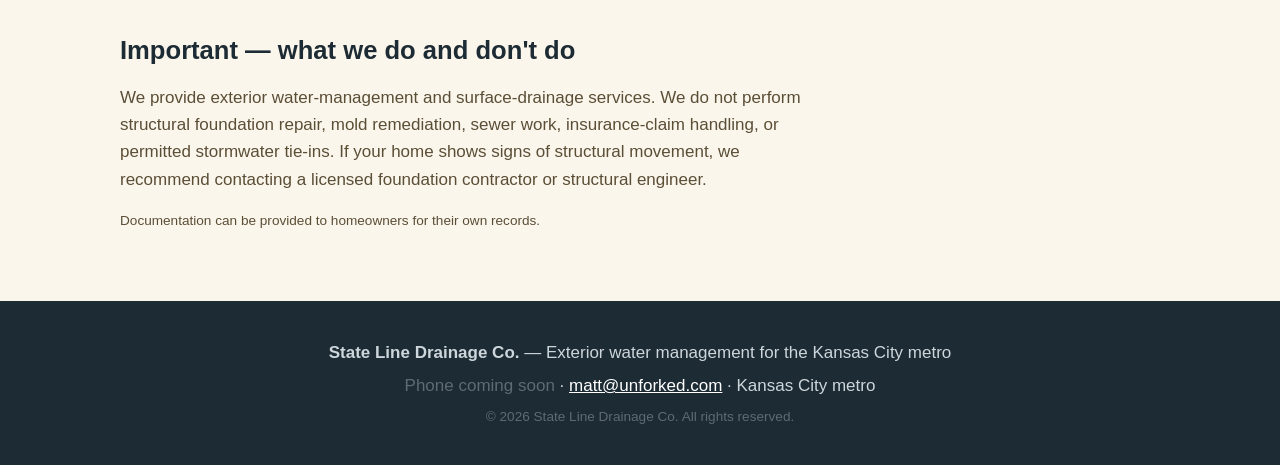
==== commit f285e2f9: "Set contact email to matt@unforked.com" ====
--- a/index.html
+++ b/index.html
@@ -180,7 +180,7 @@
   <section class="section section-alt" id="contact">
     <div class="container">
       <h2>Book your inspection</h2>
-      <p class="lead">Fill this out and we'll reach out to schedule. Prefer email? <a href="mailto:info@hiddenfaithco">info@hiddenfaithco</a> — phone coming soon.</p>
+      <p class="lead">Fill this out and we'll reach out to schedule. Prefer email? <a href="mailto:matt@unforked.com">matt@unforked.com</a> — phone coming soon.</p>
 
       <form name="drainage-lead" method="POST" action="/thanks.html" data-netlify="true" netlify-honeypot="bot-field" class="form" id="leadForm">
         <input type="hidden" name="form-name" value="drainage-lead" />
@@ -284,7 +284,7 @@
         <button type="submit" class="btn btn-full">Request My Inspection</button>
         <p class="muted center">
           Form not working? Email us directly:
-          <a href="mailto:info@hiddenfaithco?subject=Inspection%20Request%20-%20State%20Line%20Drainage">info@hiddenfaithco</a>
+          <a href="mailto:matt@unforked.com?subject=Inspection%20Request%20-%20State%20Line%20Drainage">matt@unforked.com</a>
         </p>
       </form>
     </div>
@@ -311,7 +311,7 @@
       <p><strong>State Line Drainage Co.</strong> — Exterior water management for the Kansas City metro</p>
       <p>
         <span class="muted">Phone coming soon</span> &middot;
-        <a href="mailto:info@hiddenfaithco">info@hiddenfaithco</a> &middot;
+        <a href="mailto:matt@unforked.com">matt@unforked.com</a> &middot;
         Kansas City metro
       </p>
       <p class="muted small">&copy; <span id="year"></span> State Line Drainage Co. All rights reserved.</p>
